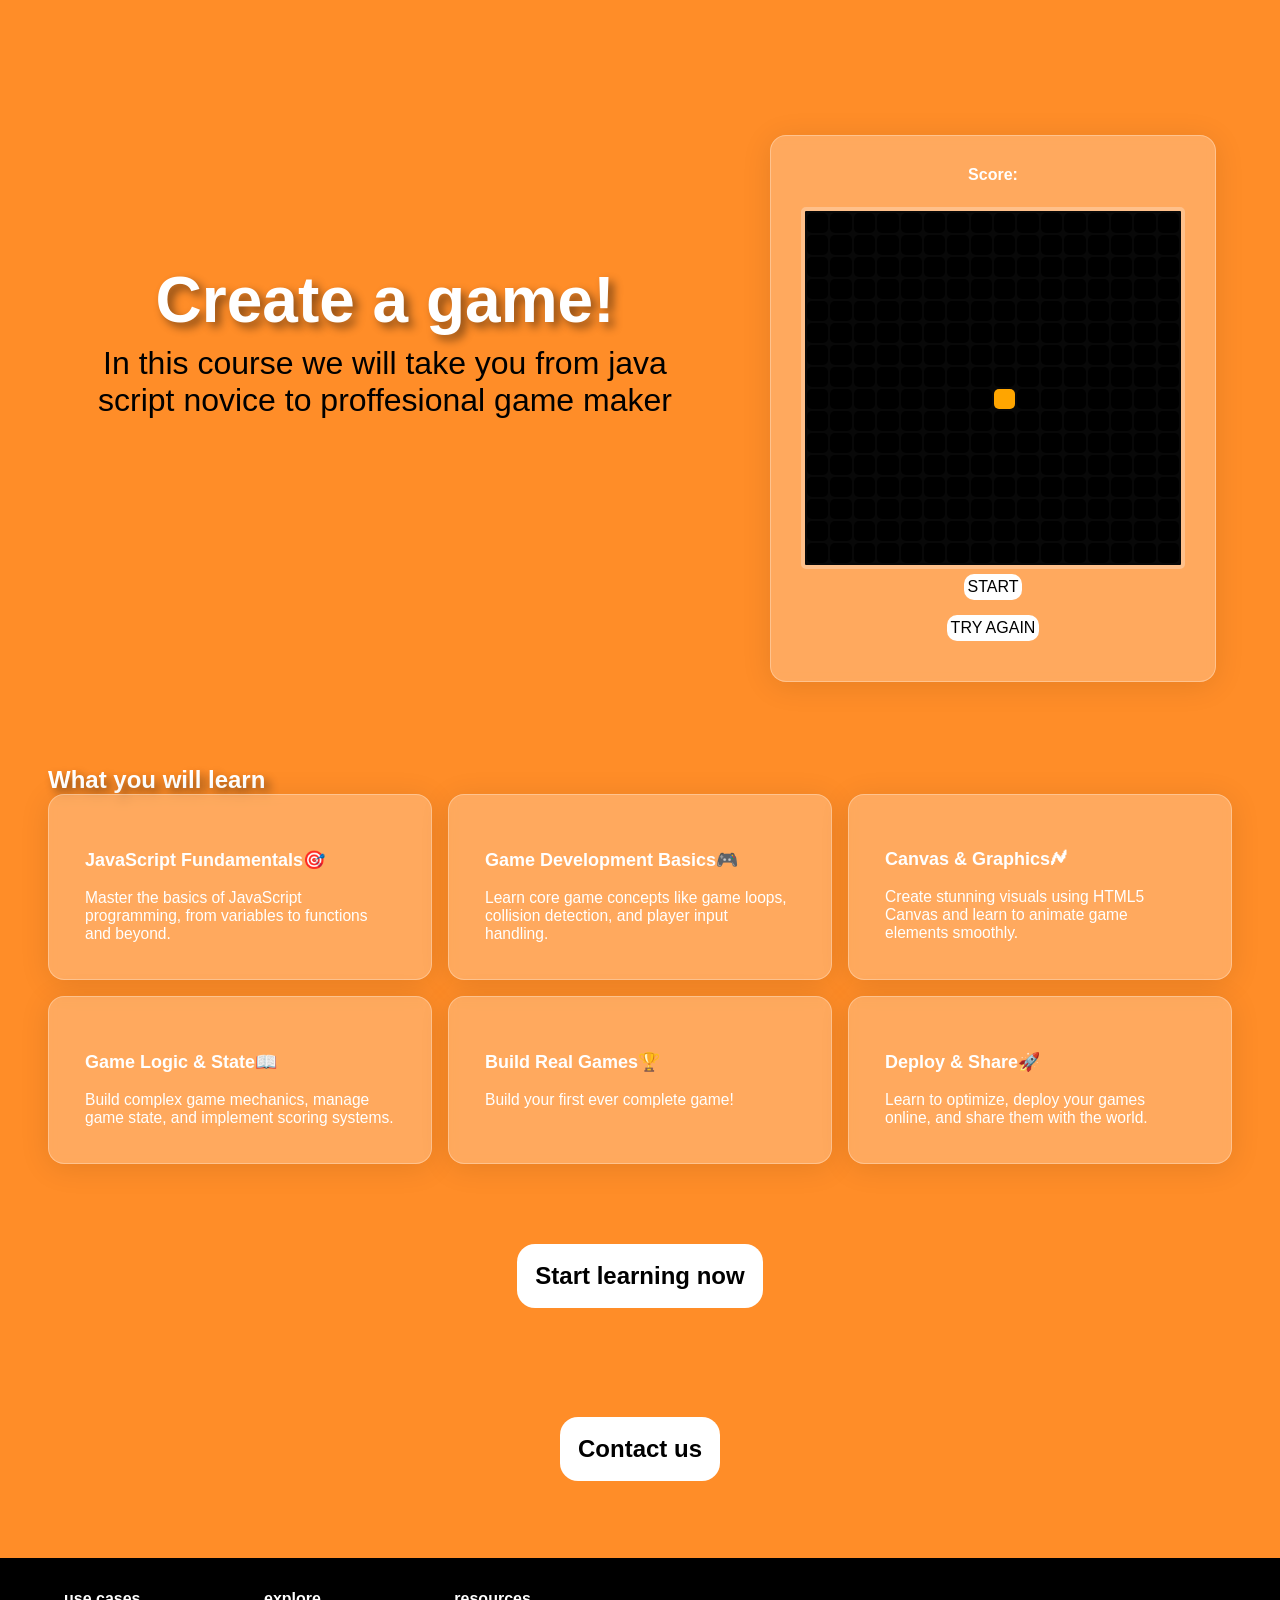
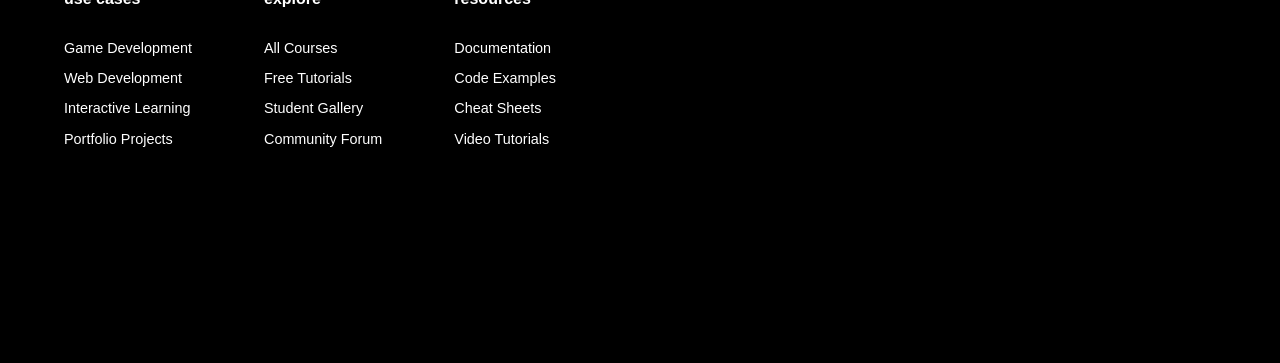
==== index.htm @ e2cd92d2 "Add files via upload" ====
<!DOCTYPE html>
<html lang="en">
<head>
    <meta charset="UTF-8">
    <meta name="viewport" content="width=device-width, initial-scale=1.0">
    <title>Hemsida</title>
    <link rel="stylesheet" href="Index.css">
</head>
<body>
    <div class="Section1">
    <div class="Head">
    <h1>Create a game!</h1>
    <p>In this course we will take you from java script novice to proffesional game maker</p>
    </div>


<div class="game">
<div class="score-header">
  Score: <span id="score" class="score"></span>
</div>
<table id="grid" class="grid"></table>

<div onclick="startCountdown()" class="btnStart btnSnake" id="btnStart">Start</div>
<div onclick="restart()" id="btnRestart" class="btnRestart btnSnake">try again</div>
</div>
<script src="Snakegame/Snake.js"></script>

</div>

    <div class="Courses">
        <h2>What you will learn</h2>
        <div class="group">
            <div class="card">
                
                 <h1>JavaScript Fundamentals🎯</h1>
                 <p>Master the basics of JavaScript programming, from variables to functions and beyond.</p>
            </div>

            <div class="card">
                <h1>Game Development Basics🎮</h1>
                 <p>Learn core game concepts like game loops, collision detection, and player input handling.</p>
            </div>

            <div class="card">
                                                <h1>Canvas & Graphics🗲</h1>
                 <p>Create stunning visuals using HTML5 Canvas and learn to animate game elements smoothly.</p>
            </div>

            <div class="card">
                                                 <h1>Game Logic & State📖</h1>
                 <p>Build complex game mechanics, manage game state, and implement scoring systems.</p>
            </div>

            <div class="card">
                                                                  <h1>Build Real Games🏆</h1>
                 <p>Build your first ever complete game!</p>
            </div>

            <div class="card">
                                                                  <h1>Deploy & Share🚀</h1>
                 <p>Learn to optimize, deploy your games online, and share them with the world.</p>
            </div>
        </div>
    </div>

    <div class="Coursbtn">
       <a href="Courses.htm"><button>Start learning now</button></a>
    </div>
    <div class="Coursbtn">
       <a href="Contact.htm"><button>Contact us </button></a>
    </div>

    <footer>
<div class="list">
        <ul>
            <li class="first">use cases</li>
        </ul>

        <ul>
            <li>Game Development</li>
        </ul>

        <ul>
            <li>Web Development</li>
        </ul>

        <ul>
            <li>Interactive Learning</li>
        </ul>

        <ul>
            <li>Portfolio Projects</li>
        </ul>
</div>

<div class="list">
        <ul>
            <li class="first">explore</li>
        </ul>

        <ul>
            <li>All Courses</li>
        </ul>

        <ul>
            <li>Free Tutorials</li>
        </ul>

        <ul>
            <li>Student Gallery</li>
        </ul>

        <ul>
            <li>Community Forum</li>
        </ul>
</div>

<div class="list">
        <ul>
            <li class="first">resources</li>
        </ul>

        <ul>
            <li>Documentation</li>
        </ul>

        <ul>
            <li>Code Examples</li>
        </ul>

        <ul>
            <li>Cheat Sheets</li>
        </ul>

        <ul>
            <li>Video Tutorials</li>
        </ul>
</div>

    </footer>
</body>
</html>
---- Index.css ----
* {
    margin: 0;
    font-style: none;
    font-family: "Roboto Condensed", sans-serif;
    box-sizing: border-box;
}

body {
    background-color: #FF8D28;
    display: flex;
    flex-direction: column;
}

.Head {
    margin: auto;
    text-align: center;
    color: white;
    padding: 5em;
}

.Head h1 {
    font-size: 4em;
    text-shadow: 5px 5px 10px rgba(0, 0, 0, 0.477);
}

.Head p {
    margin-top: .25em;
    font-size: 2em;
    color: black;
}

.group {
    display: grid;
    grid-template-columns: repeat(3, 1fr);
    gap: 1rem;
    width: 100%;
    max-width: 1200px;
    margin: 0 auto;
}

.card {
    background: rgba(255, 255, 255, 0.25);
    border-radius: 16px;
    box-shadow: 0 4px 30px rgba(0, 0, 0, 0.1);
    backdrop-filter: blur(5px);
    -webkit-backdrop-filter: blur(5px);
    border: 1px solid rgba(255, 255, 255, 0.3);
    color: white;
    padding: 1.5em;
    width: 100%;
    transition: 250ms;
}

.card:hover {
    background: rgba(255, 255, 255, 0.432);
    transform: scale(1.05);
}

.card h1 {
    font-weight: 600;
    font-size: .75em;
    margin-bottom: 2vh;
    margin-top: 2vh;
}

.card p {
    font-weight: 200;
    font-size: .65em;
}

.Courses {
    padding: 2em;
    margin-top: 1.5em;
    font-size: 1.5em;
}

.Courses h2 {
    color: white;
    font-size: 1em;
    text-shadow: 5px 5px 10px rgba(0, 0, 0, 0.477);
}

footer {
    display: flex;
    padding: .5em;
    color: white;
    background-color: black;
    height: 45vh;
}

.list {
    margin: .5em;
    padding: .5em;
}

.list h2 {
    font-size: 1em;
}

.list li {
    margin-top: 1em;
    font-size: .9em;
    list-style: none;
}

li.first {
    margin-top: .5em;
    font-size: 1em;
    list-style: none;
    font-weight: 700;
    margin-bottom: 2em;
}

td {
    width: 30px;
    height: 20px;
    border: none;
    margin: 0px;
    padding: 0px;
    border-radius: 5px;
    background: rgb(0, 0, 0);
}

.grid {
    margin: 0 auto;
    background: rgb(8, 8, 8);
    height: auto;
    width: 30vw;
    border-style: solid;
    border-color: #ffc08a;
    border-radius: 5px;
    border-width: .25em;
}

.btnStart {
    margin-top: 1em;
    width: 100%;
    padding: .5em;
    cursor: pointer;
    text-align: center;
}

.btnRestart {
    background-color: #8247c2;
    display: none;
    margin-top: 50px;
}

.btnSnake {
    margin-bottom: 10px;
    border-radius: 10px;
    text-transform: uppercase;
    text-decoration: none;
    padding: .25em;
    background-color: #ffffff;
    transition: .25s;
    width: max-content;
    margin-left: auto;
    margin-right: auto;
    cursor: pointer;
    color: rgb(0, 0, 0);
    margin-top: 5px;
    display: block;
}

.btnSnake:hover {
    background-color: #e7e7e7;
}

.score-header {
    color: white;
    font-weight: 600;
    margin: 0 auto 2.5vh auto;
    width: 100%;
    text-align: center;
}

.Section1 {
    display: flex;
    justify-content: center;
    align-items: flex-start;
}

.game {
    background: rgba(255, 255, 255, 0.25);
    border-radius: 16px;
    box-shadow: 0 4px 30px rgba(0, 0, 0, 0.1);
    backdrop-filter: blur(5px);
    -webkit-backdrop-filter: blur(5px);
    border: 1px solid rgba(255, 255, 255, 0.3);
    width: 35vw;
    height: auto;
    margin-top: 15vh;
    margin-right: 5vw;
    padding: 30px;
    display: flex;
    flex-direction: column;
    align-items: center;
}

.Coursbtn {
    margin-left: auto;
    margin-right: auto;
    margin-bottom: 5vh;
    width: max-content;
    padding: 2em;
}

.Coursbtn button {
    padding: .75em;
    border: none;
    background-color: white;
    font-size: 1.5em;
    font-weight: 550;
    border-radius: .75em;
    transition: 250ms;
}

.Coursbtn button:hover {
    transform: scale(1.05);
}

@media (max-width: 1100px) {
    .Section1 {
        flex-direction: column;
        align-items: center;
    }
    
    .game {
        width: 90%;
        max-width: 500px;
        margin-right: 0;
        margin-top: 5vh;
    }

    .group {
        grid-template-columns: repeat(2, 1fr);
        padding: 20px;
    }
}

@media (max-width: 618px) {
    .game {
        display: none;
    }

    .group {
        grid-template-columns: 1fr;
    }

    .Head h1 {
        font-size: 2em;
    }

    footer {
        height: auto;
        flex-direction: column;
    }
}
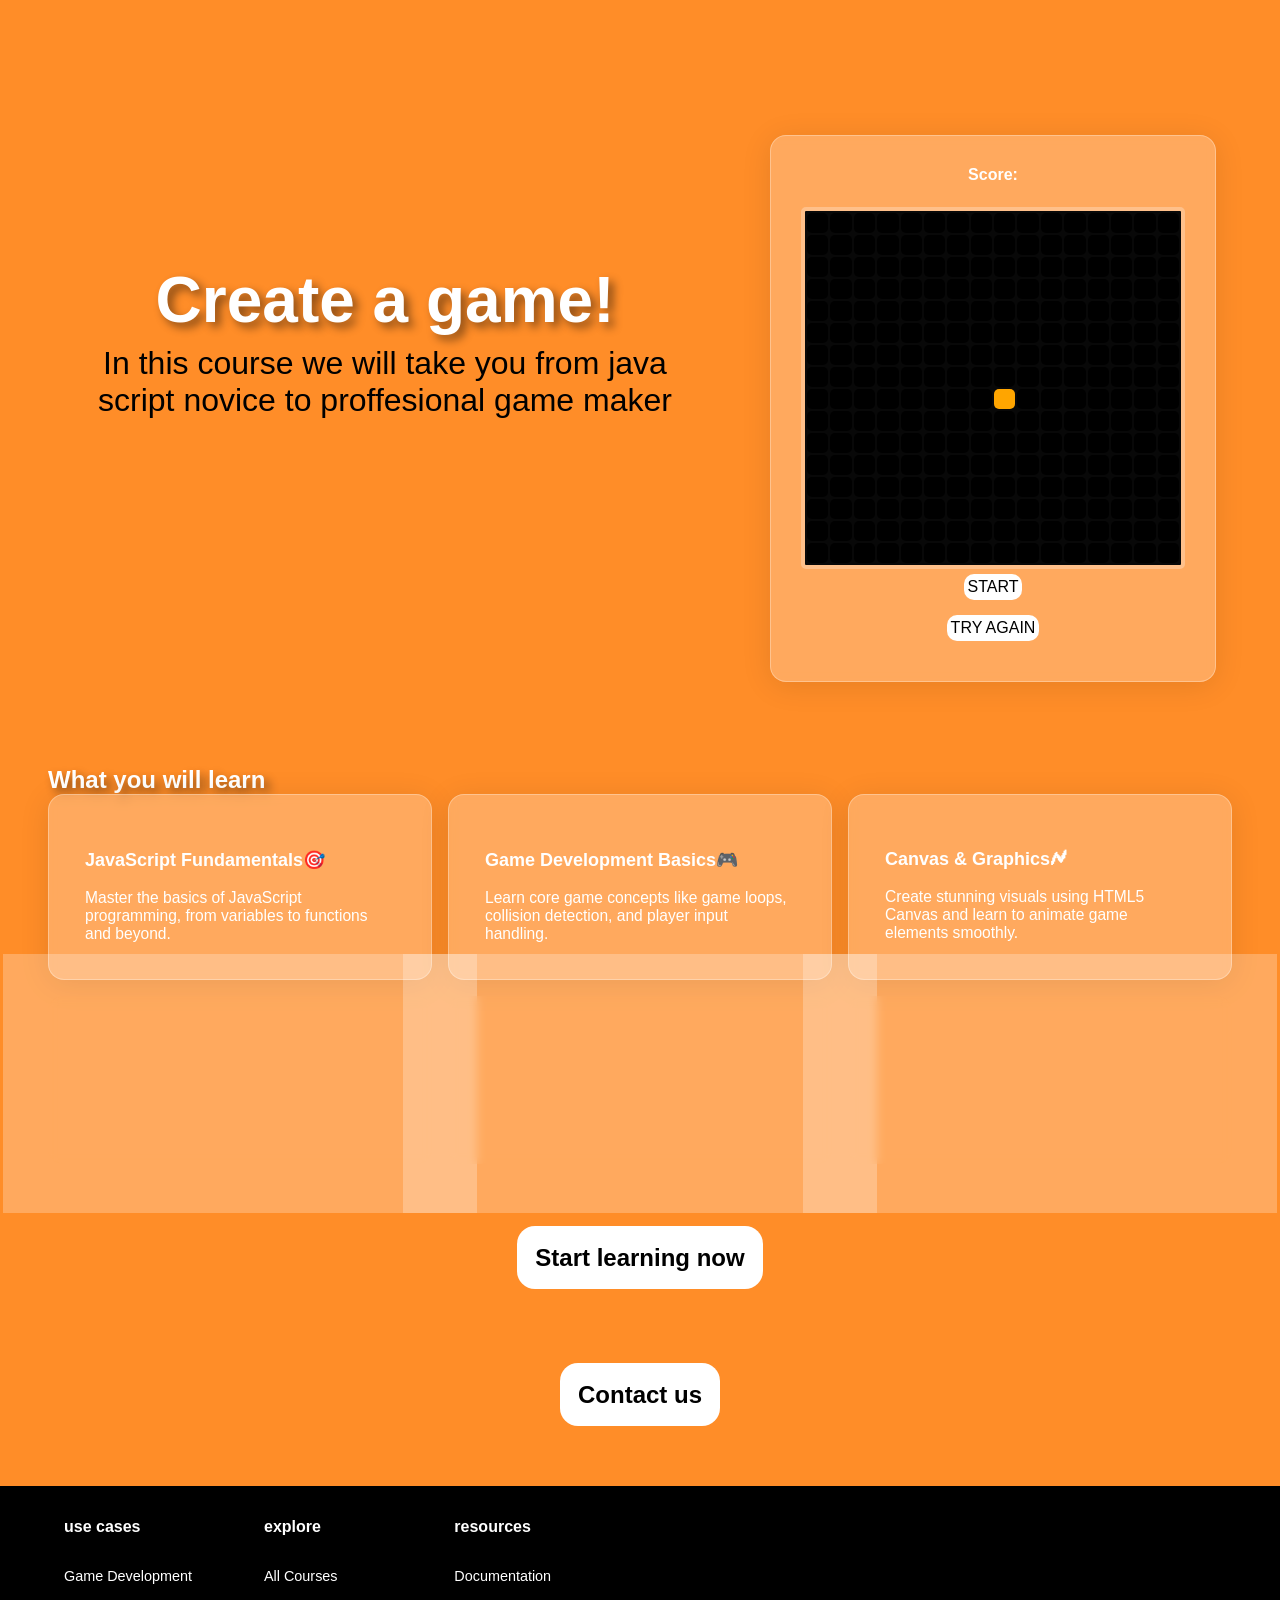
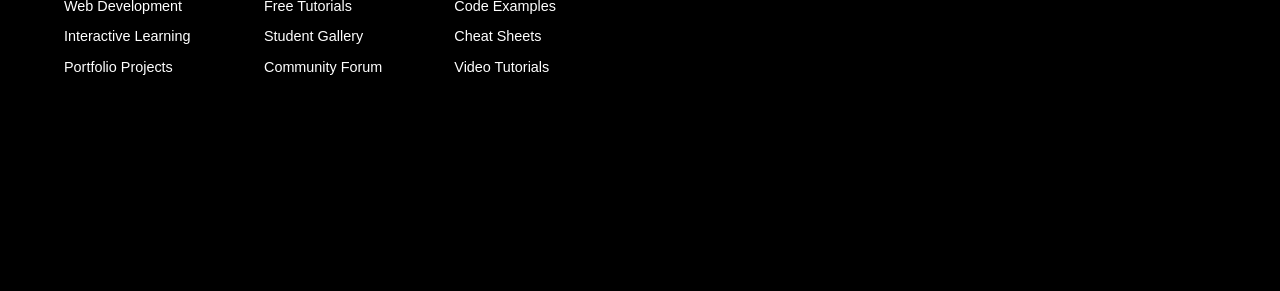
==== commit cb79d607: "Update index.htm" ====
--- a/index.htm
+++ b/index.htm
@@ -64,10 +64,10 @@
     </div>
 
     <div class="Coursbtn">
-       <a href="Courses.htm"><button>Start learning now</button></a>
+       <a href="Courses.htm">Start learning now</a>
     </div>
     <div class="Coursbtn">
-       <a href="Contact.htm"><button>Contact us </button></a>
+       <a href="Contact.htm">Contact us</a>
     </div>
 
     <footer>
@@ -139,4 +139,4 @@
 
     </footer>
 </body>
-</html>+</html>
--- a/Index.css
+++ b/Index.css
@@ -206,7 +206,7 @@
     padding: 2em;
 }
 
-.Coursbtn button {
+.Coursbtn a {
     padding: .75em;
     border: none;
     background-color: white;
@@ -214,6 +214,8 @@
     font-weight: 550;
     border-radius: .75em;
     transition: 250ms;
+    color: black;
+    text-decoration: none;
 }
 
 .Coursbtn button:hover {
@@ -256,4 +258,4 @@
         height: auto;
         flex-direction: column;
     }
-}+}
